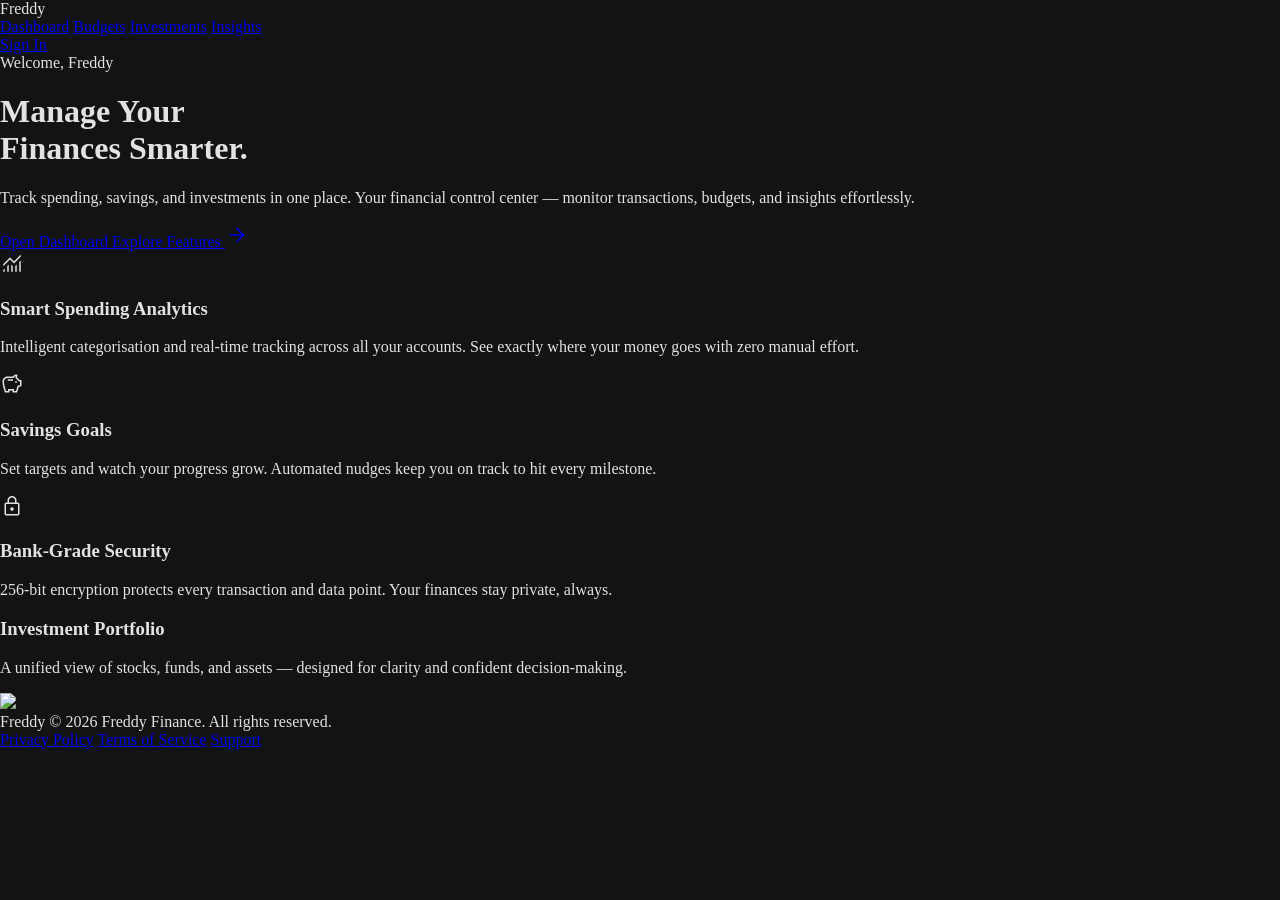
==== index.html @ b42be420 "initial commit" ====
<!DOCTYPE html>

<html class="dark" lang="en">

<head>
  <meta charset="utf-8" />
  <meta content="width=device-width, initial-scale=1.0" name="viewport" />
  <title>Freddy | Your Financial Control Center</title>
  <script src="https://cdn.tailwindcss.com?plugins=forms,container-queries"></script>
  <link
    href="https://fonts.googleapis.com/css2?family=Material+Symbols+Outlined:wght,FILL@100..700,0..1&amp;display=swap"
    rel="stylesheet" />
  <link href="https://fonts.googleapis.com" rel="preconnect" />
  <link crossorigin="" href="https://fonts.gstatic.com" rel="preconnect" />
  <link
    href="https://fonts.googleapis.com/css2?family=Inter:wght@200;400;500;700&amp;family=JetBrains+Mono:wght@500&amp;display=swap"
    rel="stylesheet" />
  <link
    href="https://fonts.googleapis.com/css2?family=Material+Symbols+Outlined:wght,FILL@100..700,0..1&amp;display=swap"
    rel="stylesheet" />
  <style>
    @font-face {
      font-family: 'Geist';
      src: url('https://cdn.jsdelivr.net/fontsource/fonts/geist-sans@latest/latin-200-normal.woff2') format('woff2');
      font-weight: 200;
    }

    @font-face {
      font-family: 'Geist';
      src: url('https://cdn.jsdelivr.net/fontsource/fonts/geist-sans@latest/latin-300-normal.woff2') format('woff2');
      font-weight: 300;
    }
  </style>
  <script id="tailwind-config">
    tailwind.config = {
      darkMode: "class",
      theme: {
        extend: {
          "colors": {
            "tertiary": "#ffffff",
            "secondary-container": "#474746",
            "on-secondary-fixed": "#1c1b1b",
            "surface-variant": "#353535",
            "on-tertiary-fixed": "#1b1c1c",
            "primary-fixed-dim": "#c6c6c7",
            "on-surface": "#e2e2e2",
            "background": "#131313",
            "secondary-fixed": "#e5e2e1",
            "secondary": "#c8c6c5",
            "on-tertiary": "#303030",
            "surface-container-highest": "#353535",
            "tertiary-container": "#e4e2e1",
            "on-background": "#e2e2e2",
            "inverse-on-surface": "#303030",
            "outline": "#8e9192",
            "on-secondary-fixed-variant": "#474746",
            "surface-bright": "#393939",
            "on-surface-variant": "#c4c7c8",
            "surface-container-high": "#2a2a2a",
            "error-container": "#93000a",
            "on-error-container": "#ffdad6",
            "on-primary-fixed": "#1a1c1c",
            "primary-container": "#e2e2e2",
            "on-secondary-container": "#b7b5b4",
            "surface-container": "#1f1f1f",
            "on-primary-fixed-variant": "#454747",
            "tertiary-fixed": "#e4e2e1",
            "on-error": "#690005",
            "surface": "#131313",
            "error": "#ffb4ab",
            "surface-tint": "#c6c6c7",
            "surface-container-lowest": "#0e0e0e",
            "inverse-primary": "#5d5f5f",
            "secondary-fixed-dim": "#c8c6c5",
            "on-secondary": "#313030",
            "on-primary-container": "#636565",
            "outline-variant": "#444748",
            "inverse-surface": "#e2e2e2",
            "primary-fixed": "#e2e2e2",
            "on-primary": "#2f3131",
            "surface-container-low": "#1b1b1b",
            "on-tertiary-container": "#656464",
            "primary": "#ffffff",
            "surface-dim": "#131313",
            "tertiary-fixed-dim": "#c8c6c6",
            "on-tertiary-fixed-variant": "#474747"
          },
          "borderRadius": {
            "DEFAULT": "0.125rem",
            "lg": "0.25rem",
            "xl": "0.5rem",
            "full": "0.75rem"
          },
          "spacing": {
            "margin-safe": "40px",
            "container-max": "1440px",
            "unit": "4px",
            "section-gap": "120px",
            "gutter": "24px"
          },
          "fontFamily": {
            "body-base": ["Inter"],
            "label-sm": ["JetBrains Mono"],
            "headline-lg": ["Geist"],
            "headline-lg-mobile": ["Geist"],
            "display-xl": ["Geist"],
            "title-md": ["Inter"]
          },
          "fontSize": {
            "body-base": ["16px", { "lineHeight": "1.6", "letterSpacing": "0", "fontWeight": "400" }],
            "label-sm": ["12px", { "lineHeight": "1", "letterSpacing": "0.1em", "fontWeight": "500" }],
            "headline-lg": ["48px", { "lineHeight": "1.2", "letterSpacing": "0.03em", "fontWeight": "300" }],
            "headline-lg-mobile": ["32px", { "lineHeight": "1.2", "letterSpacing": "0.02em", "fontWeight": "300" }],
            "display-xl": ["72px", { "lineHeight": "1.1", "letterSpacing": "0.05em", "fontWeight": "200" }],
            "title-md": ["24px", { "lineHeight": "1.4", "letterSpacing": "0.01em", "fontWeight": "500" }]
          }
        },
      },
    }
  </script>
  <style>
    body {
      background-color: #131313;
      margin: 0;
      overflow-x: hidden;
      color: #e2e2e2;
    }

    .particle-canvas-container {
      position: absolute;
      top: 0;
      right: 0;
      width: 100%;
      height: 100vh;
      z-index: 1;
      pointer-events: none;
    }

    @media (min-width: 768px) {
      .particle-canvas-container {
        width: 60%;
      }
    }

    .glow-hover:hover {
      box-shadow: 0 0 20px rgba(255, 255, 255, 0.4);
    }

    .material-symbols-outlined {
      font-variation-settings: 'FILL' 0, 'wght' 300, 'GRAD' 0, 'opsz' 24;
    }
  </style>
</head>

<body class="font-body-base text-body-base bg-background selection:bg-primary selection:text-background">
  <!-- TopNavBar -->
  <nav
    class="fixed top-0 left-0 w-full z-50 flex justify-between items-center px-margin-safe py-6 max-w-container-max mx-auto backdrop-blur-xl bg-background/5">
    <div class="flex items-center gap-2">
      <span class="font-headline-lg text-title-md tracking-tighter text-primary">Freddy</span>
    </div>
    <div class="hidden md:flex items-center gap-10">
      <a class="text-on-surface-variant font-medium hover:text-primary transition-colors duration-300"
        href="#">Dashboard</a>
      <a class="text-on-surface-variant font-medium hover:text-primary transition-colors duration-300" href="#">Budgets</a>
      <a class="text-on-surface-variant font-medium hover:text-primary transition-colors duration-300"
        href="#">Investments</a>
      <a class="text-on-surface-variant font-medium hover:text-primary transition-colors duration-300"
        href="#">Insights</a>
    </div>
    <div class="flex items-center" id="auth-nav">
      <a href="signin.html" id="auth-btn"
        class="bg-primary text-on-primary px-6 py-2 text-label-sm font-label-sm uppercase tracking-widest transition-all Active:opacity-80 Active:scale-95 glow-hover inline-block no-underline">
        Sign In
      </a>
    </div>
  </nav>
  <!-- Hero Section -->
  <main class="relative min-h-screen flex items-center px-margin-safe z-10">
    <!-- Particle Canvas Placeholder - To be handled by JS/Three.js -->
    <div class="particle-canvas-container" id="canvas-wrapper">
      <canvas class="w-full h-full" id="particle-sphere"></canvas>
    </div>
    <div class="max-w-xl w-full relative z-20 pt-20 md:pt-0">
      <div class="mb-4">
        <span class="font-label-sm text-label-sm text-primary/60 uppercase tracking-[0.3em]">Welcome, Freddy</span>
      </div>
      <h1 class="font-display-xl text-display-xl mb-8 leading-none md:leading-tight">
        Manage Your <br />Finances Smarter.
      </h1>
      <p class="font-body-base text-body-base text-on-surface-variant max-w-md mb-12 opacity-80">
        Track spending, savings, and investments in one place. Your financial control center — monitor
        transactions, budgets, and insights effortlessly.
      </p>
      <div class="flex flex-col sm:flex-row items-start sm:items-center gap-8">
        <a href="signin.html"
          class="bg-primary text-on-primary px-10 py-4 font-label-sm text-label-sm uppercase tracking-widest glow-hover transition-all duration-300 inline-block no-underline">
          Open Dashboard
        </a>
        <a class="group flex items-center gap-3 font-label-sm text-label-sm uppercase tracking-widest text-on-surface hover:text-primary transition-all"
          href="#">
          Explore Features
          <span
            class="material-symbols-outlined text-[18px] group-hover:translate-x-1 transition-transform">arrow_forward</span>
        </a>
      </div>
    </div>
  </main>
  <!-- Bento Grid / Features Section -->
  <section class="relative py-section-gap px-margin-safe bg-background z-10">
    <div class="grid grid-cols-1 md:grid-cols-12 gap-gutter max-w-container-max mx-auto">
      <!-- Bento Item 1 -->
      <div
        class="md:col-span-8 group relative overflow-hidden bg-white/[0.03] backdrop-blur-2xl border border-white/10 p-10 h-[400px] flex flex-col justify-end">
        <div class="absolute top-0 right-0 p-10 opacity-20 group-hover:opacity-100 transition-opacity">
          <span class="material-symbols-outlined text-[120px] font-thin">monitoring</span>
        </div>
        <div class="relative z-10">
          <h3 class="font-headline-lg text-title-md mb-4">Smart Spending Analytics</h3>
          <p class="text-on-surface-variant max-w-md">Intelligent categorisation and real-time tracking across all your
            accounts. See exactly where your money goes with zero manual effort.</p>
        </div>
      </div>
      <!-- Bento Item 2 -->
      <div
        class="md:col-span-4 group relative bg-white/[0.03] backdrop-blur-2xl border border-white/10 p-10 h-[400px] flex flex-col justify-between">
        <div class="w-12 h-12 rounded-full border border-white/20 flex items-center justify-center">
          <span class="material-symbols-outlined text-primary">savings</span>
        </div>
        <div>
          <h3 class="font-headline-lg text-title-md mb-4">Savings Goals</h3>
          <p class="text-on-surface-variant">Set targets and watch your progress grow. Automated nudges keep you
            on track to hit every milestone.</p>
        </div>
      </div>
      <!-- Bento Item 3 -->
      <div
        class="md:col-span-4 group relative bg-white/[0.03] backdrop-blur-2xl border border-white/10 p-10 h-[400px] flex flex-col justify-between">
        <div class="w-12 h-12 rounded-full border border-white/20 flex items-center justify-center">
          <span class="material-symbols-outlined text-primary">lock</span>
        </div>
        <div>
          <h3 class="font-headline-lg text-title-md mb-4">Bank-Grade Security</h3>
          <p class="text-on-surface-variant">256-bit encryption protects every transaction and data point. Your finances stay private, always.</p>
        </div>
      </div>
      <!-- Bento Item 4 -->
      <div
        class="md:col-span-8 group relative overflow-hidden bg-white/[0.03] backdrop-blur-2xl border border-white/10 p-10 h-[400px]">
        <div class="flex h-full gap-8 items-center">
          <div class="w-1/2">
            <h3 class="font-headline-lg text-title-md mb-4">Investment Portfolio</h3>
            <p class="text-on-surface-variant">A unified view of stocks, funds, and assets — designed for clarity and
              confident decision-making.</p>
          </div>
          <div class="w-1/2 relative h-full">
            <img class="absolute inset-0 w-full h-full object-cover opacity-50 grayscale mix-blend-screen"
              data-alt="A macro close-up of flowing dark liquid glass and light rays reflecting off smooth surfaces in a high-contrast black and white photography style. The image captures organic curves and sharp highlights that evoke a sense of futuristic technology and sophisticated minimalism. The mood is cinematic and serene, consistent with a high-end luxury tech aesthetic."
              src="https://lh3.googleusercontent.com/aida-public/[base64]" />
          </div>
        </div>
      </div>
    </div>
  </section>
  <!-- Footer -->
  <footer
    class="relative px-margin-safe py-8 flex flex-col md:flex-row justify-between items-center gap-6 z-10 bg-background">
    <div class="flex items-center gap-4">
      <span class="font-headline-lg text-label-sm text-primary">Freddy</span>
      <span class="font-label-sm text-label-sm uppercase tracking-widest text-on-surface-variant opacity-40">© 2026
        Freddy Finance. All rights reserved.</span>
    </div>
    <div class="flex items-center gap-8">
      <a class="font-label-sm text-label-sm uppercase tracking-widest text-on-surface-variant hover:text-primary transition-all"
        href="#">Privacy Policy</a>
      <a class="font-label-sm text-label-sm uppercase tracking-widest text-on-surface-variant hover:text-primary transition-all"
        href="#">Terms of Service</a>
      <a class="font-label-sm text-label-sm uppercase tracking-widest text-on-surface-variant hover:text-primary transition-all"
        href="#">Support</a>
    </div>
  </footer>
  <!-- Three.js Implementation -->
  <script type="importmap">
    {
      "imports": {
        "three": "https://unpkg.com/three@0.160.0/build/three.module.js"
      }
    }
  </script>
  <script type="module">
    import * as THREE from 'three';

    const canvas = document.getElementById('particle-sphere');
    const scene = new THREE.Scene();
    const camera = new THREE.PerspectiveCamera(75, canvas.clientWidth / canvas.clientHeight, 0.1, 1000);
    const renderer = new THREE.WebGLRenderer({ canvas, antialias: true, alpha: true });

    renderer.setSize(canvas.clientWidth, canvas.clientHeight);
    renderer.setPixelRatio(Math.min(window.devicePixelRatio, 2));

    const particlesCount = 8000;
    const posArray = new THREE.BufferAttribute(new Float32Array(particlesCount * 3), 3);
    const originalPos = new Float32Array(particlesCount * 3);

    for (let i = 0; i < particlesCount; i++) {
      // Sphere mapping
      const phi = Math.acos(-1 + (2 * i) / particlesCount);
      const theta = Math.sqrt(particlesCount * Math.PI) * phi;

      const r = 2.5;
      const x = r * Math.cos(theta) * Math.sin(phi);
      const y = r * Math.sin(theta) * Math.sin(phi);
      const z = r * Math.cos(phi);

      posArray.setXYZ(i, x, y, z);
      originalPos[i * 3] = x;
      originalPos[i * 3 + 1] = y;
      originalPos[i * 3 + 2] = z;
    }

    const particlesGeometry = new THREE.BufferGeometry();
    particlesGeometry.setAttribute('position', posArray);

    const particlesMaterial = new THREE.PointsMaterial({
      size: 0.008,
      color: 0xffffff,
      transparent: true,
      opacity: 0.8,
      blending: THREE.AdditiveBlending
    });

    const particlesMesh = new THREE.Points(particlesGeometry, particlesMaterial);
    scene.add(particlesMesh);

    camera.position.z = 5;

    let mouseX = 0;
    let mouseY = 0;
    let targetX = 0;
    let targetY = 0;

    window.addEventListener('mousemove', (e) => {
      targetX = (e.clientX / window.innerWidth - 0.5) * 4;
      targetY = (e.clientY / window.innerHeight - 0.5) * -4;
    });

    const clock = new THREE.Clock();

    const animate = () => {
      const elapsedTime = clock.getElapsedTime();

      // Smoothly update mouse interaction
      mouseX += (targetX - mouseX) * 0.05;
      mouseY += (targetY - mouseY) * 0.05;

      // Deformation logic
      const positions = particlesGeometry.attributes.position.array;

      for (let i = 0; i < particlesCount; i++) {
        const i3 = i * 3;
        const x = originalPos[i3];
        const y = originalPos[i3 + 1];
        const z = originalPos[i3 + 2];

        // Breathing animation
        const pulse = 1 + Math.sin(elapsedTime * 0.5 + i * 0.01) * 0.03;

        // Interaction warp
        const dx = x - mouseX;
        const dy = y - mouseY;
        const dist = Math.sqrt(dx * dx + dy * dy);
        const force = Math.max(0, 1.2 - dist) * 0.2;

        positions[i3] = x * pulse + (dx / dist) * force;
        positions[i3 + 1] = y * pulse + (dy / dist) * force;
        positions[i3 + 2] = z * pulse;
      }

      particlesGeometry.attributes.position.needsUpdate = true;

      particlesMesh.rotation.y = elapsedTime * 0.05;
      particlesMesh.rotation.x = elapsedTime * 0.02;

      renderer.render(scene, camera);
      requestAnimationFrame(animate);
    };

    window.addEventListener('resize', () => {
      const width = canvas.parentElement.clientWidth;
      const height = canvas.parentElement.clientHeight;
      camera.aspect = width / height;
      camera.updateProjectionMatrix();
      renderer.setSize(width, height);
    });

    animate();
  </script>
  <script src="https://cdn.jsdelivr.net/npm/@supabase/supabase-js@2"></script>
  <script src="supabase-client.js"></script>
  <script>
    (async () => {
      try {
        const { data: { session } } = await _supabase.auth.getSession();
        if (session) {
          const btn = document.getElementById('auth-btn');
          btn.href = 'dashboard.html';
          btn.textContent = 'Dashboard';
        }
      } catch (e) { /* ignore - just show sign in */ }
    })();
  </script>
</body>

</html>
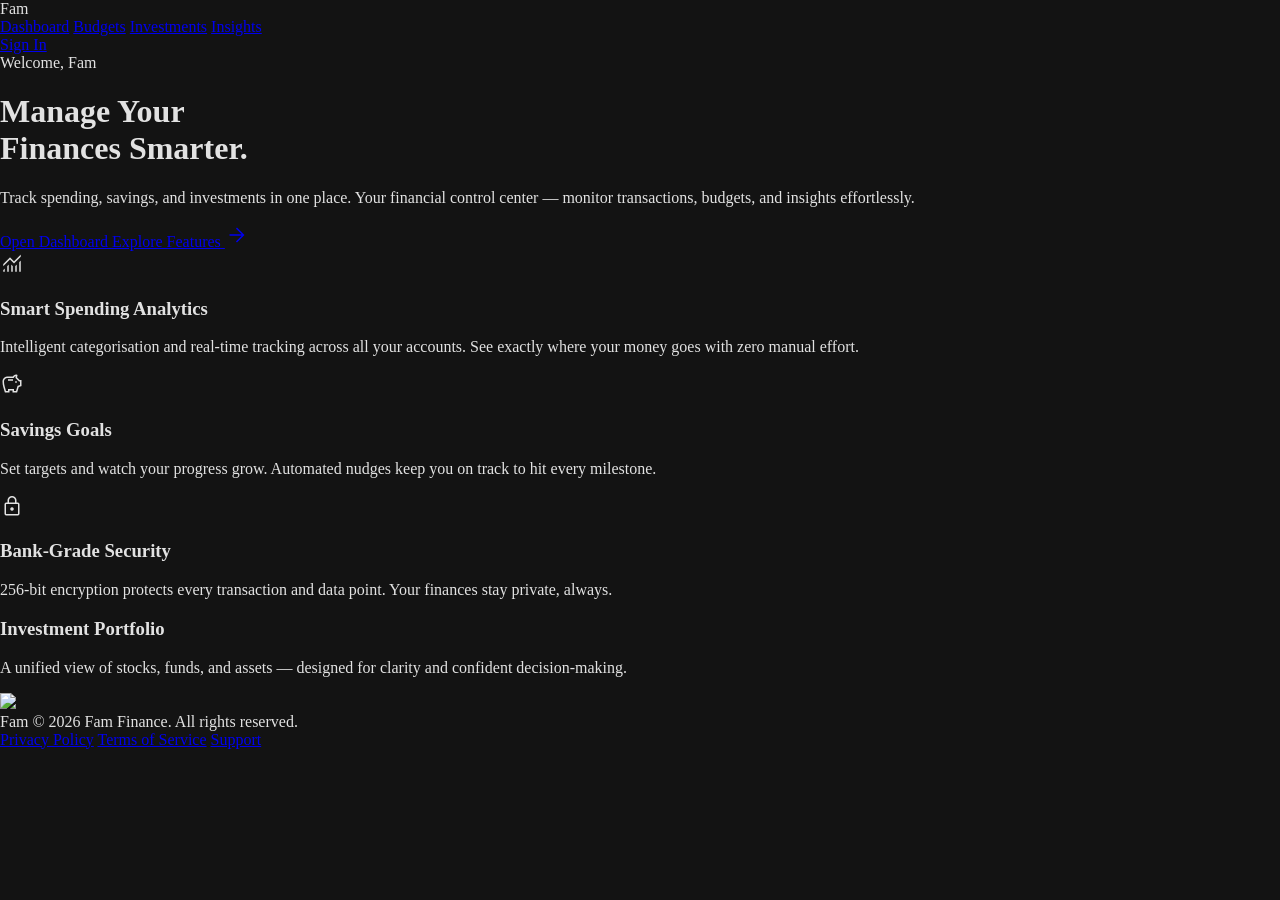
==== commit 18f27562: "freddy to fam" ====
--- a/index.html
+++ b/index.html
@@ -5,7 +5,7 @@
 <head>
   <meta charset="utf-8" />
   <meta content="width=device-width, initial-scale=1.0" name="viewport" />
-  <title>Freddy | Your Financial Control Center</title>
+  <title>Fam | Your Financial Control Center</title>
   <script src="https://cdn.tailwindcss.com?plugins=forms,container-queries"></script>
   <link
     href="https://fonts.googleapis.com/css2?family=Material+Symbols+Outlined:wght,FILL@100..700,0..1&amp;display=swap"
@@ -157,7 +157,7 @@
   <nav
     class="fixed top-0 left-0 w-full z-50 flex justify-between items-center px-margin-safe py-6 max-w-container-max mx-auto backdrop-blur-xl bg-background/5">
     <div class="flex items-center gap-2">
-      <span class="font-headline-lg text-title-md tracking-tighter text-primary">Freddy</span>
+      <span class="font-headline-lg text-title-md tracking-tighter text-primary">Fam</span>
     </div>
     <div class="hidden md:flex items-center gap-10">
       <a class="text-on-surface-variant font-medium hover:text-primary transition-colors duration-300"
@@ -183,7 +183,7 @@
     </div>
     <div class="max-w-xl w-full relative z-20 pt-20 md:pt-0">
       <div class="mb-4">
-        <span class="font-label-sm text-label-sm text-primary/60 uppercase tracking-[0.3em]">Welcome, Freddy</span>
+        <span class="font-label-sm text-label-sm text-primary/60 uppercase tracking-[0.3em]">Welcome, Fam</span>
       </div>
       <h1 class="font-display-xl text-display-xl mb-8 leading-none md:leading-tight">
         Manage Your <br />Finances Smarter.
@@ -266,9 +266,9 @@
   <footer
     class="relative px-margin-safe py-8 flex flex-col md:flex-row justify-between items-center gap-6 z-10 bg-background">
     <div class="flex items-center gap-4">
-      <span class="font-headline-lg text-label-sm text-primary">Freddy</span>
+      <span class="font-headline-lg text-label-sm text-primary">Fam</span>
       <span class="font-label-sm text-label-sm uppercase tracking-widest text-on-surface-variant opacity-40">© 2026
-        Freddy Finance. All rights reserved.</span>
+        Fam Finance. All rights reserved.</span>
     </div>
     <div class="flex items-center gap-8">
       <a class="font-label-sm text-label-sm uppercase tracking-widest text-on-surface-variant hover:text-primary transition-all"
